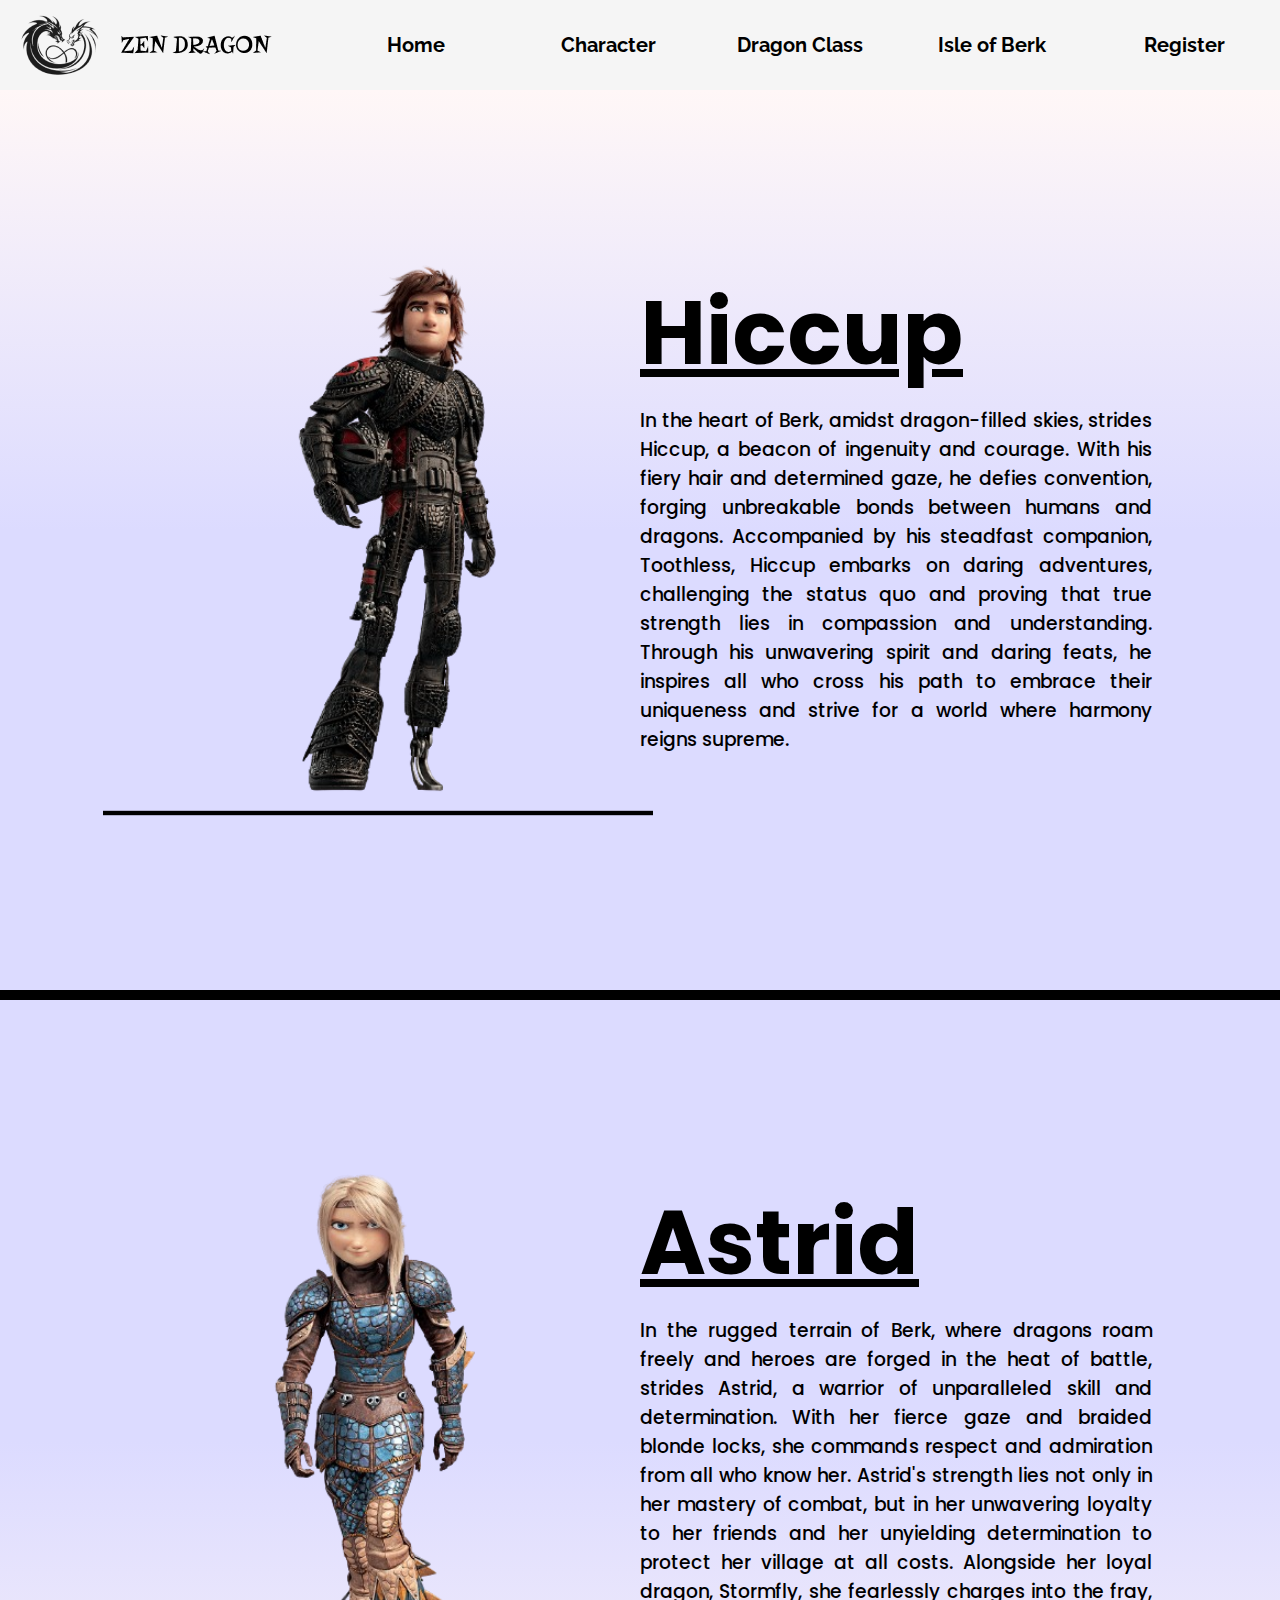
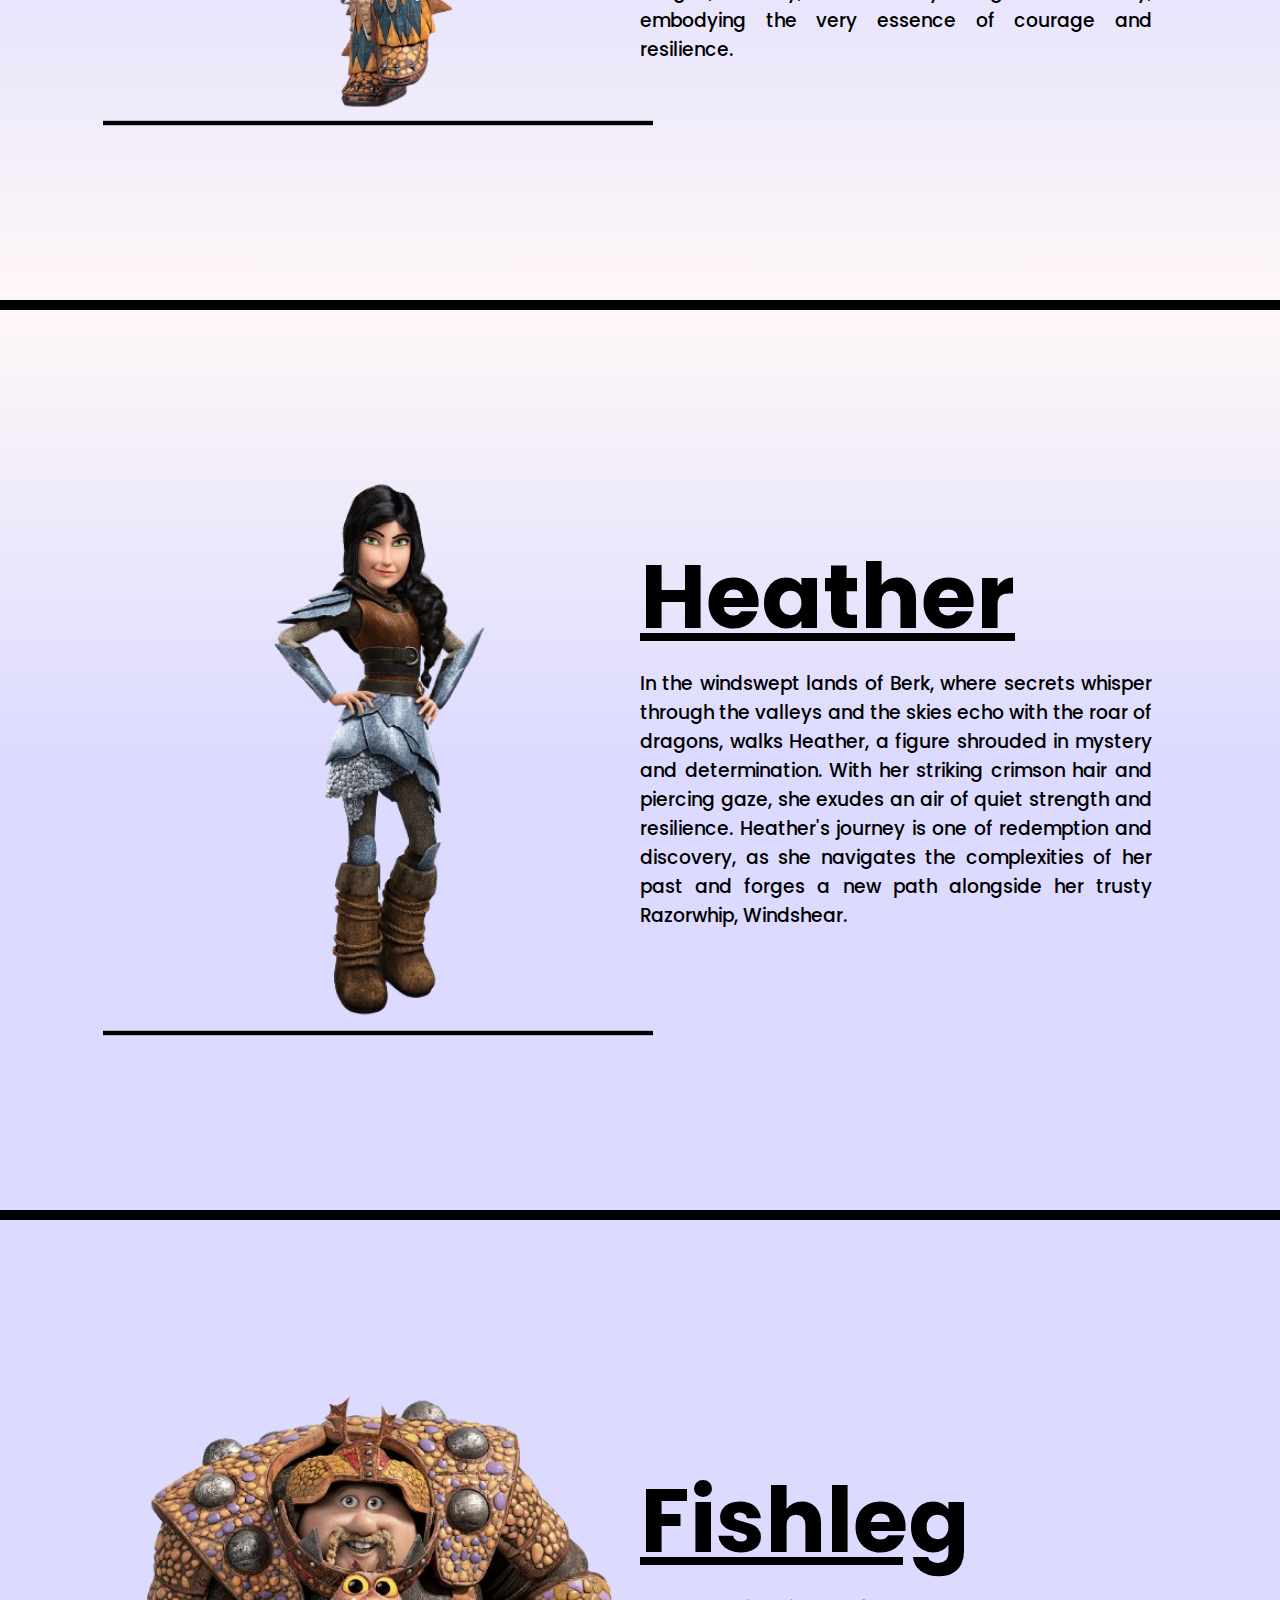
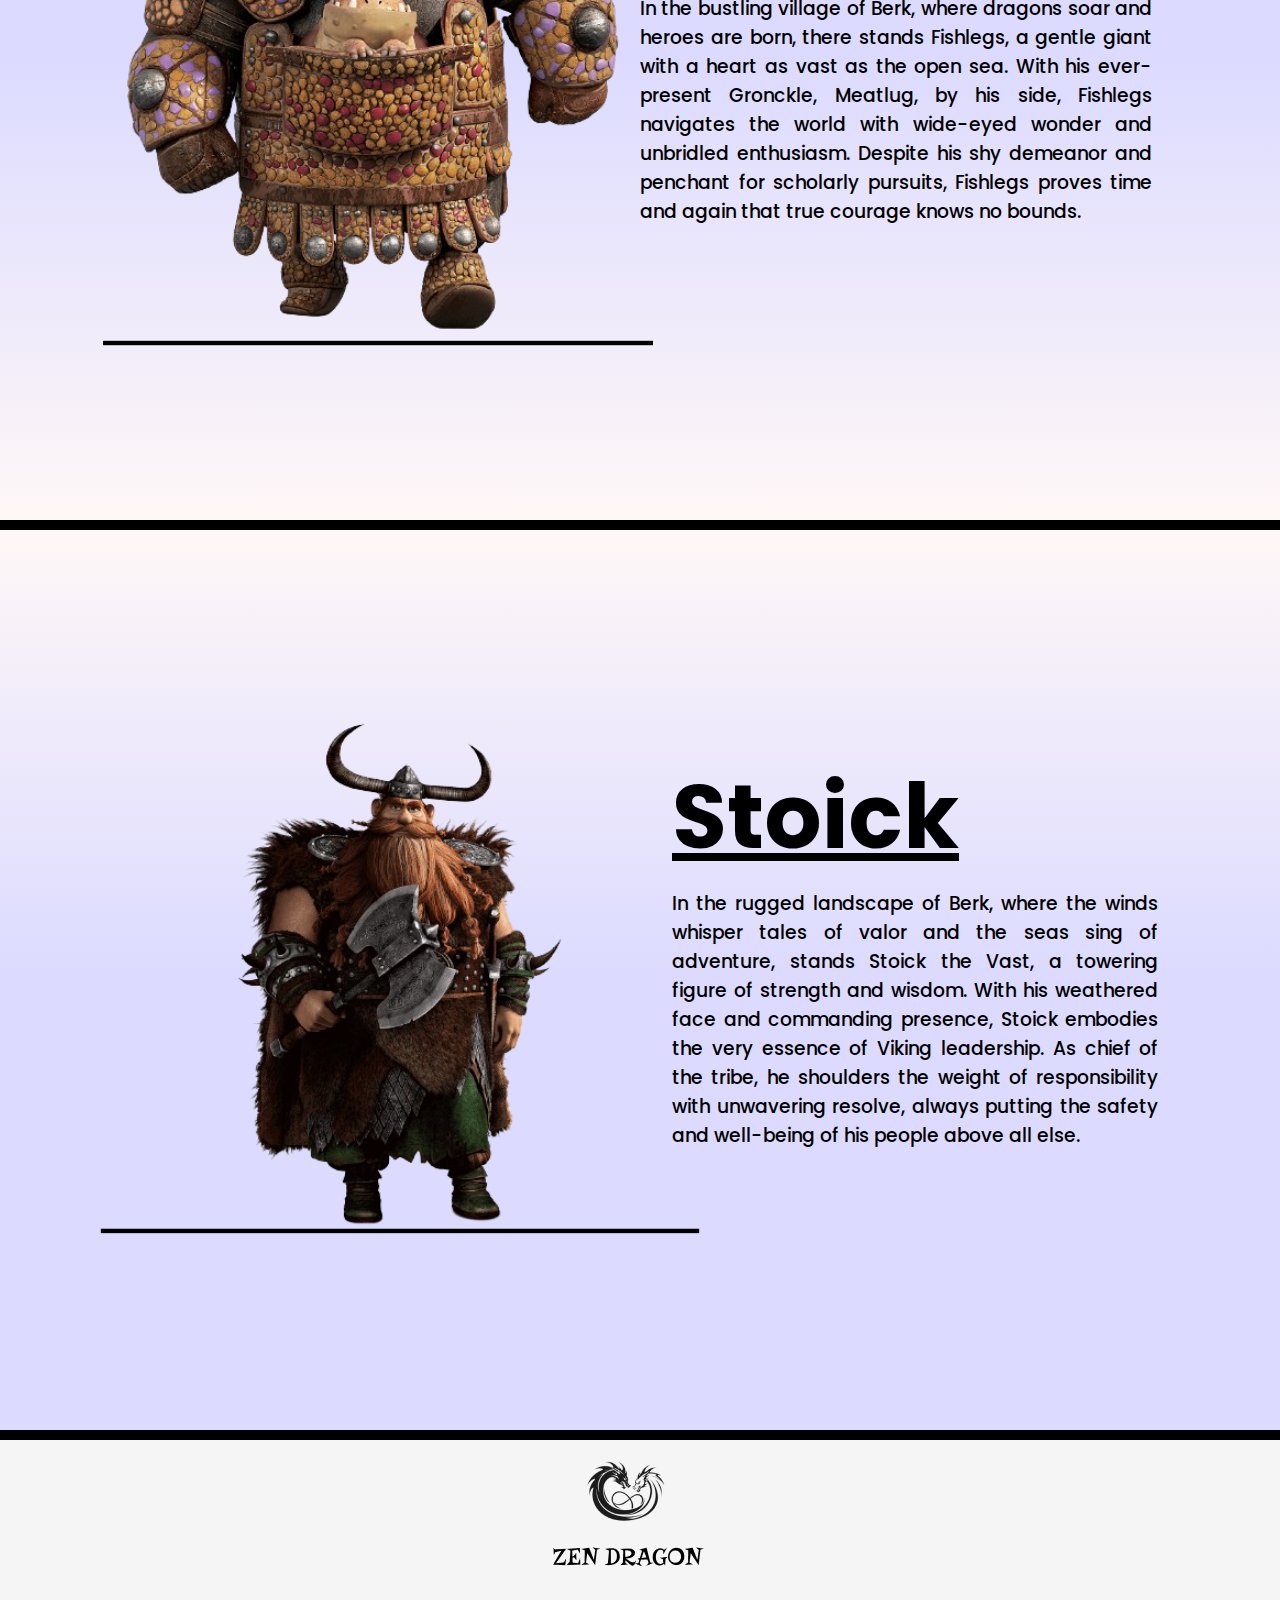
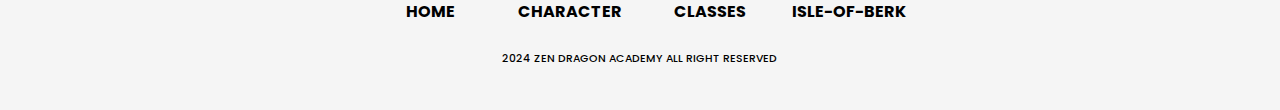
==== character/index.html @ e0a45387 "Add files via upload" ====
<!DOCTYPE html>
<html lang="en">
<head>
    <meta charset="UTF-8">
    <meta name="viewport" content="width=device-width, initial-scale=1.0">

    <!-- Navbar CSS -->
    <link rel="stylesheet" href="../navbar/style.css">

    <!-- Footer CSS -->
    <link rel="stylesheet" href="../homepage/style.css">

    <!-- CSS untuk HTML ini -->
    <link rel="stylesheet" href="style.css">

    <!-- Google Font -->
    <link rel="preconnect" href="https://fonts.googleapis.com">
    <link rel="preconnect" href="https://fonts.gstatic.com" crossorigin>
    <link href="https://fonts.googleapis.com/css2?family=Raleway:ital,wght@0,100..900;1,100..900&display=swap" rel="stylesheet">
    <link href="https://fonts.googleapis.com/css2?family=Poppins:ital,wght@0,100;0,200;0,300;0,400;0,500;0,600;0,700;0,800;0,900;1,100;1,200;1,300;1,400;1,500;1,600;1,700;1,800;1,900&family=Raleway:ital,wght@0,100..900;1,100..900&display=swap" rel="stylesheet">

    <!-- Font Awesome -->
    <link rel="stylesheet" href="https://cdnjs.cloudflare.com/ajax/libs/font-awesome/6.5.1/css/all.min.css" integrity="sha512-DTOQO9RWCH3ppGqcWaEA1BIZOC6xxalwEsw9c2QQeAIftl+Vegovlnee1c9QX4TctnWMn13TZye+giMm8e2LwA==" crossorigin="anonymous" referrerpolicy="no-referrer" />
</head>
<body>
    <div class="navbar">
        <div class="navbar-kiri">
            <img class = "Logo" src="../navbar/Sources/Logo.png" alt="logo-ZenDragon">
            <img class = "Logo-Tulisan" src="../navbar/Sources/ZenWrite-Logo.png" alt="logo-write">
            <i class="fa-solid fa-bars" id="garisTiga" onclick="toggleHamburger()"></i>
        </div>
        <div class="navbar-kanan" id="drop">
            <a class = "subJudul" href="../homepage/index.html">Home</a>
            <a class = "subJudul" href="index.html">Character</a>
            <a class = "subJudul" href="">Dragon Class</a>
            <a class = "subJudul" href="">Isle of Berk</a>
            <a class = "subJudul" href="../register/index.html">Register</a>
        </div>
    </div>


    <div class="characterPage">
        <div class="imageCharacter">
            <img src="images/hiccup.png" alt="Hiccup Picture">
        </div>
        <div class="characterDescription">
            <h1>Hiccup</h1>
            <h3>In the heart of Berk, amidst dragon-filled skies, strides Hiccup, a beacon of ingenuity and courage. With his fiery hair and determined gaze, he defies convention, forging unbreakable bonds between humans and dragons. Accompanied by his steadfast companion, Toothless, Hiccup embarks on daring adventures, challenging the status quo and proving that true strength lies in compassion and understanding. Through his unwavering spirit and daring feats, he inspires all who cross his path to embrace their uniqueness and strive for a world where harmony reigns supreme.</h3>
        </div>
    </div>

    <div class="characterPage">
        <div class="imageCharacter">
            <img src="images/astrid.png" alt="Astrid Picture">
        </div>
        <div class="characterDescription">
            <h1>Astrid</h1>
            <h3>In the rugged terrain of Berk, where dragons roam freely and heroes are forged in the heat of battle, strides Astrid, a warrior of unparalleled skill and determination. With her fierce gaze and braided blonde locks, she commands respect and admiration from all who know her. Astrid's strength lies not only in her mastery of combat, but in her unwavering loyalty to her friends and her unyielding determination to protect her village at all costs. Alongside her loyal dragon, Stormfly, she fearlessly charges into the fray, embodying the very essence of courage and resilience.</h3>
        </div>
    </div>

    <div class="characterPage">
        <div class="imageCharacter">
            <img src="images/heather.png" alt="Heather Picture">
        </div>
        <div class="characterDescription">
            <h1>Heather</h1>
            <h3>In the windswept lands of Berk, where secrets whisper through the valleys and the skies echo with the roar of dragons, walks Heather, a figure shrouded in mystery and determination. With her striking crimson hair and piercing gaze, she exudes an air of quiet strength and resilience. Heather's journey is one of redemption and discovery, as she navigates the complexities of her past and forges a new path alongside her trusty Razorwhip, Windshear.</h3>
        </div>
    </div>

    <div class="characterPage">
        <div class="imageCharacter">
            <img src="images/fishleg.png" alt="Fishleg Picture">
        </div>
        <div class="characterDescription">
            <h1>Fishleg</h1>
            <h3>In the bustling village of Berk, where dragons soar and heroes are born, there stands Fishlegs, a gentle giant with a heart as vast as the open sea. With his ever-present Gronckle, Meatlug, by his side, Fishlegs navigates the world with wide-eyed wonder and unbridled enthusiasm. Despite his shy demeanor and penchant for scholarly pursuits, Fishlegs proves time and again that true courage knows no bounds.</h3>
        </div>
    </div>

    <div class="characterPage">
        <div class="imageCharacter">
            <img src="images/stoick.png" alt="Stoick Picture">
        </div>
        <div class="characterDescription">
            <h1>Stoick</h1>
            <h3>In the rugged landscape of Berk, where the winds whisper tales of valor and the seas sing of adventure, stands Stoick the Vast, a towering figure of strength and wisdom. With his weathered face and commanding presence, Stoick embodies the very essence of Viking leadership. As chief of the tribe, he shoulders the weight of responsibility with unwavering resolve, always putting the safety and well-being of his people above all else.</h3>
        </div>
    </div>



    <div class="footer">
        <img class="logoFooter" src="../navbar/Sources/Logo.png" alt="Logo Footer">
        <img class="textFooter" src="../navbar/Sources/ZenWrite-Logo.png" alt="Logo Footer">
        <div class="footerTextContainer">
            <a><h4>HOME</h4></a>
            <a><h4>CHARACTER</h4></a>
            <a><h4>CLASSES</h4></a>
            <a><h4>ISLE-OF-BERK</h4></a>
        </div>
        <h6>2024 ZEN DRAGON ACADEMY ALL RIGHT RESERVED</h6>
    </div>

    <script src="../navbar/script.js"></script>
</body>
</html>
---- navbar/style.css ----
body {
    height: 100vh;
    width: 100vw;
    margin: 0;
    font-size: 1em; /* Base font size */
}

.navbar {
    width: 100%;
    height: 10%;
    background-color: whitesmoke;
    display: flex;
    flex-wrap: wrap;
    align-items: center;
    z-index: 9999;
}

.navbar-kiri {
    width: 25%;
    height: 100%;
    display: flex;
    align-items: center;
}

.Logo {
    max-height: 85%;
    width: auto;
    transition: 0.3s ease;
}

.Logo:hover{
    max-height: 100%;
    width: auto;
    transition: 0.3s ease;
    cursor: pointer;
}

.Logo-Tulisan {
    max-height: 100%;
    width: auto;
}

.navbar-kanan {
    display: grid;
    width: 75%;
    height: 100%;
    grid-template-columns: repeat(5, 1fr); /* Simplified grid-template-columns */
}

.subJudul {
    display: flex;
    justify-content: center;
    align-items: center;
    text-decoration: none;
    color: black;
    font-size: 1.25em; /* Adjust font size with em units */
    transition: 0.3s ease;
    text-align: center;
    font-family: "Raleway", sans-serif;
    font-weight: bold;
}

.subJudul:hover {
    background-color: black;
    color: white;
    font-size: 1.5em; /* Adjust font size with em units */
}

.fa-bars {
    font-size: 250%;
    visibility: hidden;
}

/* Media query for smaller screens */
@media screen and (min-width: 540px) and (max-width: 1024px) {
    .navbar-kiri {
        width: 25%; /* Adjust as needed */
        margin-right: 15%;
    }

    .navbar-kanan {
        width: 60%;
        grid-template-columns: repeat(5, 0.3fr);
        font-size: 2vw;
    }

    .Logo {
        height: 70%; /* Adjust as needed */
    }
    .Logo-Tulisan{
        height: 15%;
    }

    .subJudul {
        font-size: 1em; /* Adjust font size with em units */
    }

    .subJudul:hover {
        font-size: 1.25em; /* Adjust font size with em units */
    }
}

@media screen and (min-width: 321px) and (max-width: 539px) {
    .navbar{
        display: block;
    }
    .navbar-kanan{
        background-color: whitesmoke;
        height: 500px;
        display: flex;
        flex-direction: column;
        display: none;
        width: 100%;
    }
    .navbar-kanan>a{
        height: 20%;
        width: 100%;
        font-size: 1.5rem;
        text-decoration: underline;
        background: whitesmoke;
        z-index: 9999;
    }
    .navbar-kanan>a:hover{
        background-color: black;
        color: white;
        font-size: 1.75rem;
    }
    .navbar-kanan.open{
        display:flex;
    }

    .fa-bars {
        visibility: visible;
        margin-left: 70%;
    }
}

@media screen and (max-width: 320px) {
    .navbar{
        display: block;
    }
    .navbar-kanan{
        background-color: whitesmoke;
        height: 500px;
        display: flex;
        flex-direction: column;
        display: none;
        width: 100%;
    }
    .navbar-kanan>a{
        height: 20%;
        width: 100%;
        font-size: 1.5rem;
        text-decoration: underline;
        background: whitesmoke;
        z-index: 9999;
    }
    .navbar-kanan>a:hover{
        background-color: black;
        color: white;
        font-size: 1.75rem;
    }
    .navbar-kanan.open{
        display:flex;
    }

    .fa-bars {
        visibility: visible;
        margin-left: 80%;
    }

    .Logo-Tulisan {
        width: 170%;
        margin-left: -2vw;
        margin-right: -10vw;
    }
}
---- homepage/style.css ----
body {
    padding: 0;
    margin: 0;
    width: 100vw;
}

body::-webkit-scrollbar {
    display: none;
}

.header {
    width: 100%;
    height: 100vh;
    background: linear-gradient(#fff7f7 0%, #D6CBFF 49%, #dcdbff 100%);
    display: flex;
    padding: 0;
    justify-content: center;
    font-family: "Poppins", sans-serif;
    flex-direction: column;
    border-bottom: 10px solid black;
}

.header h1 {
    font-size: 7vw;
    font-weight: 1000;
    margin-top: 5%;
    margin-bottom: 1%;
    line-height: 7vw;
    z-index: 1;
    width: 50vw;
    margin-left: 10%;
}

.header h3 {
    font-size: 1.5vw;
    width: auto;
    font-weight: normal;
    margin-top: 0vw;
    width: 40vw;
    margin-left: 10%;
}

.homepage-dragon {
    width: 55%;
    margin-top: -30%;
    margin-left: 45%;
}

.character {
    width: 100%;
    height: 85vh;
    display: flex;
    justify-content: center;
    align-items: center;
    flex-direction: column;
    border-bottom: 10px solid black;
}

.character h1 {
    font-family: "Raleway", sans-serif;
    font-weight: 800;
    font-size: 5vw;
    margin-top: -1vw;
}

.container-character {
    width: 80vw;
    height: 30vh;
    display: grid;
    grid-template-columns: repeat(5, 0.1fr);
    gap: 2vw;
}

.master {
    height: 100%;
    width: 14.4vw;
    border-radius: 10%;
    border: 4px solid black;
    overflow: hidden;
}

.master img {
    transform: scale(70%);
    background-size: cover;
    margin-top: -6vw;
    margin-left: -6vw;
}

.master:nth-of-type(2) img {
    margin-left: -7vw;
}

.seeMore {
    margin-top: 4vw;
    font-family: "Raleway", sans-serif;
    font-size: 2vw;
    background: black;
    color: white;
    font-weight: bold;
    padding: 2vw;
    border-radius: 30px;
    transition: all .3s ease;
    cursor: pointer;
}

.seeMore:hover {
    color: black;
    background: grey;
}

.element {
    width: 100%;
    height: 90vh;
    background: linear-gradient(#ffffff 0%, #fff7f7 49%, #dcdbff 100%);
    display: flex;
    flex-direction: column;
    align-items: center;
    border-bottom: 10px solid black;
}

.garis {
    width: 77.4%;
    height: 70px;
    background-image: url(images/background-garis.png);
    background-repeat: no-repeat;
    padding-left: 0.2%;
    background-size: cover;
    border-radius: 0 0 5px 5px;
}

.containerElements {
    display: grid;
    grid-template-columns: repeat(5, 1fr);
    height: 50%;
    width: 80%;
    gap: 2vw;
    padding-left: 3vw;
}

.elementClass img {
    width: 80%;
}

.element h1 {
    font-family: "Raleway", sans-serif;
    font-size: 6vw;
    word-spacing: 22vw;
    margin-top: 7vw;
}

.element button {
    font-family: "Raleway", sans-serif;
    font-size: 3vw;
    background: black;
    color: white;
    font-weight: bold;
    padding: 2vw;
    border-radius: 30px;
    transition: all .3s ease;
    cursor: pointer;
    margin-top: -11.5vw;
}

.element button:hover {
    color: black;
    background: grey;
}

.isleofBerk {
    width: 100%;
    height: 70vh;
    display: grid;
    align-items: center;
    grid-template-columns: repeat(2, 1fr);
    background: linear-gradient(#dcdbff 0%, #fff7f7 49%, #ffffff 100%);
    border-bottom: 10px solid black;
}

.gambar img {
    width: 90%;
    border: 8px solid black;
    margin-left: 10vh;
}

.textIsleofBerk {
    margin-left: 5vw;
    margin-top: -3vw;
}

.isleofBerk h1 {
    font-family: "Raleway", sans-serif;
    font-size: 4vw;
    font-weight: 900;
}

.isleofBerk h3 {
    font-family: "Raleway", sans-serif;
    font-size: 2vw;
    font-weight: 300;
    margin-top: -2vw;
}

.textIsleofBerk button {
    padding: 2vw;
    border-radius: 40px;
    font-family: "Raleway", sans-serif;
    color: white;
    background: black;
    font-size: 2vw;
    font-weight: bold;
    margin-left: 8vw;
    transition: all .3s ease;
    cursor: pointer;
}

.textIsleofBerk button:hover {
    background: grey;
    color: black;
}

.footer {
    width: 100%;
    height: 30vh;
    background: whitesmoke;
    display: grid;
    justify-content: center;
}

.footer .logoFooter {
    margin-top: 1vw;
    margin-left: 15vw;
}

.footer .textFooter {
    margin-left: 14vw;
}

.footerTextContainer {
    display: grid;
    grid-template-columns: repeat(4, 1fr);
    gap: 2vw;
}

.footerTextContainer h4 {
    text-align: center;
    font-family: "Poppins", sans-serif;
    margin-top: 1vw;
    cursor: pointer;
    text-decoration: none;
    transition: all .8s ease;
}

.footerTextContainer h4:nth-of-type(1) {
    text-align: center;
}

.footerTextContainer h4:nth-of-type(4) {
    text-align: left;
}

.footerTextContainer h4:nth-of-type(2) {
    text-align: right;
}

.footer h6 {
    font-family: "Poppins", sans-serif;
    margin-top: -1vw;
    margin-left: 10vw;
    font-weight: 500;
}

.footerTextContainer h4:hover {
    text-decoration: underline;
}

@media screen and (min-width:540px) and (max-width: 1024px) {
    .header {
        height: 40vh;
    }

    .container-character {
        grid-template-columns: repeat(2, 1fr);
        gap: 3vw;
        height: 60vh;
    }

    .master {
        width: 100%;
        display: flex;
        justify-content: center;
        align-items: center;
    }

    .master img {
        transform: scale(70%);
        margin-top: 5vw;
        margin-left: 2vw;
    }

    .element {
        height: 40vh;
    }

    .garis {
        height: 50px;
    }

    .isleofBerk {
        height: 30vh;
    }

    .gambar img {
        margin-left: 6vw;
    }

    .textIsleofBerk {
        margin-left: 8vw;
    }

    .footer {
        height: 20vh;
        display: grid;
        align-items: center;
    }

    .footer .logoFooter {
        margin-left: 26vw;
        margin-top: 1vw;
    }

    .footer .textFooter {
        margin-left: 24vw;
    }

    .footer h6 {
        margin-left: 17vw;
    }

    .footer .footerTextContainer {
        margin-top: 1vw;
    }
}

@media screen and (min-width: 300px) and (max-width: 539px) {
    .header {
        height: 40vh;
    }

    .container-character {
        grid-template-columns: repeat(2, 1fr);
        gap: 3vw;
        height: 60vh;
    }

    .master {
        width: 100%;
        display: flex;
        justify-content: center;
        align-items: center;
    }

    .master img {
        transform: scale(41%);
        margin-top: 3vw;
        margin-left: 0;
    }

    .seeMore {
        transform: scale(150%);
        margin-top: 10%;
    }

    .element {
        height: 30vh;
    }

    .element h1 {
        margin-top: 6vw;
    }

    .element button {
        margin-top: -12vw;
    }

    .isleofBerk {
        height: 30vh;
    }

    .gambar img {
        margin-left: 6vw;
    }

    .textIsleofBerk {
        margin-left: 8vw;
    }

    .footer {
        height: 17vh;
    }

    .footer .logoFooter {
        transform: scale(50%);
        margin-left: 24vw;
        margin-top: -3vw;
    }

    .footer .textFooter {
        transform: scale(50%);
        margin-left: 20vw;
        margin-top: -6vw;
    }

    .footer h4 {
        font-size: 2.5vw;
    }

    .footer h6 {
        font-size: 2vw;
        margin-left: 16vw;
    }
}


@media screen and (max-width: 300px) {
    .header {
        height: 40vh;
    }

    .container-character {
        grid-template-columns: repeat(2, 1fr);
        gap: 5vw;
        height: 60vh;
    }

    .master {
        width: 100%;
        display: flex;
        justify-content: center;
        align-items: center;
    }

    .master img {
        transform: scale(41%);
        margin-top: 3vw;
        margin-left: 0;
    }

    .seeMore {
        transform: scale(150%);
        margin-top: 10%;
    }

    .element {
        height: 30vh;
    }

    .element h1 {
        margin-top: 6vw;
    }

    .element button {
        margin-top: -12vw;
    }

    .isleofBerk {
        height: 30vh;
    }

    .gambar img {
        margin-left: 6vw;
    }

    .textIsleofBerk {
        margin-left: 10vw;
    }

    .footer {
        height: 17vh;
    }

    .footer .logoFooter {
        transform: scale(50%);
        margin-left: 24vw;
        margin-top: -3vw;
    }

    .footer .textFooter {
        transform: scale(50%);
        margin-left: 20vw;
        margin-top: -6vw;
    }

    .footer h4 {
        font-size: 2.5vw;
    }

    .footer h6 {
        font-size: 2vw;
        margin-left: 16vw;
    }
}
---- character/style.css ----
body {
    padding: 0;
    margin: 0;
    width: 100vw;
}

body::-webkit-scrollbar {
    display: none;
}

.characterPage {
    width: 100%;
    height: 100vh;
    background: linear-gradient(#fff7f7 0%, #dcdbff 49%, #dcdbff 100%);
    border-bottom: 10px solid black;
    display: grid;
    align-items: center;
    grid-template-columns: repeat(2, 1fr);
}

.characterPage img {
    margin-left: 10vw;
    transform: scale(110%);
    border-bottom: 4px solid black;
}

.characterPage h1 {
    font-family: "Poppins", sans-serif;
    font-size: 7vw;
    margin-top: 1vw;
    line-height: 2vw;
    text-decoration: underline;
}

.characterPage h3 {
    font-family: "Poppins", sans-serif;
    font-weight: 500;
    width: 80%;
    text-align: justify;
}

.characterPage:nth-of-type(3), .characterPage:nth-of-type(5) {
    background: linear-gradient(#dcdbff 0%, #dcdbff 49%, #fff7f7 100%);
}

@media screen and (min-width:540px) and (max-width: 1024px) {
    .characterPage {
        height: 40vh;
        display: grid;
    }

    .imageCharacter img {
        width: 70%;
        margin-top: 2%;
        margin-left: 20%;
        margin-right: 2vw;
    }

    .characterDescription h1 {
        font-size: 5vw;
        margin-top: 5%;
    }

    .characterDescription h3 {
        font-size: 1.4vw;
    }
}

@media screen and (min-width: 300px) and (max-width: 539px) {
    .characterPage {
        height: 35vh;
        display: grid;
    }

    .imageCharacter img {
        width: 80%;
        margin-top: 2%;
        margin-left: 15%;
        margin-right: 2vw;
    }

    .characterDescription {
        margin-left: 5%;
    }

    .characterDescription h1 {
        font-size: 7vw;
        margin-top: 5%;
    }

    .characterDescription h3 {
        font-size: 1.6vw;
    }
}


@media screen and (max-width: 300px) {
    .characterPage {
        height: 35vh;
        display: grid;
    }

    .imageCharacter img {
        width: 80%;
        margin-top: 2%;
        margin-left: 15%;
        margin-right: 2vw;
    }

    .characterDescription {
        margin-left: 5%;
    }

    .characterDescription h1 {
        font-size: 7vw;
        margin-top: 5%;
    }

    .characterDescription h3 {
        font-size: 1.6vw;
    }
}
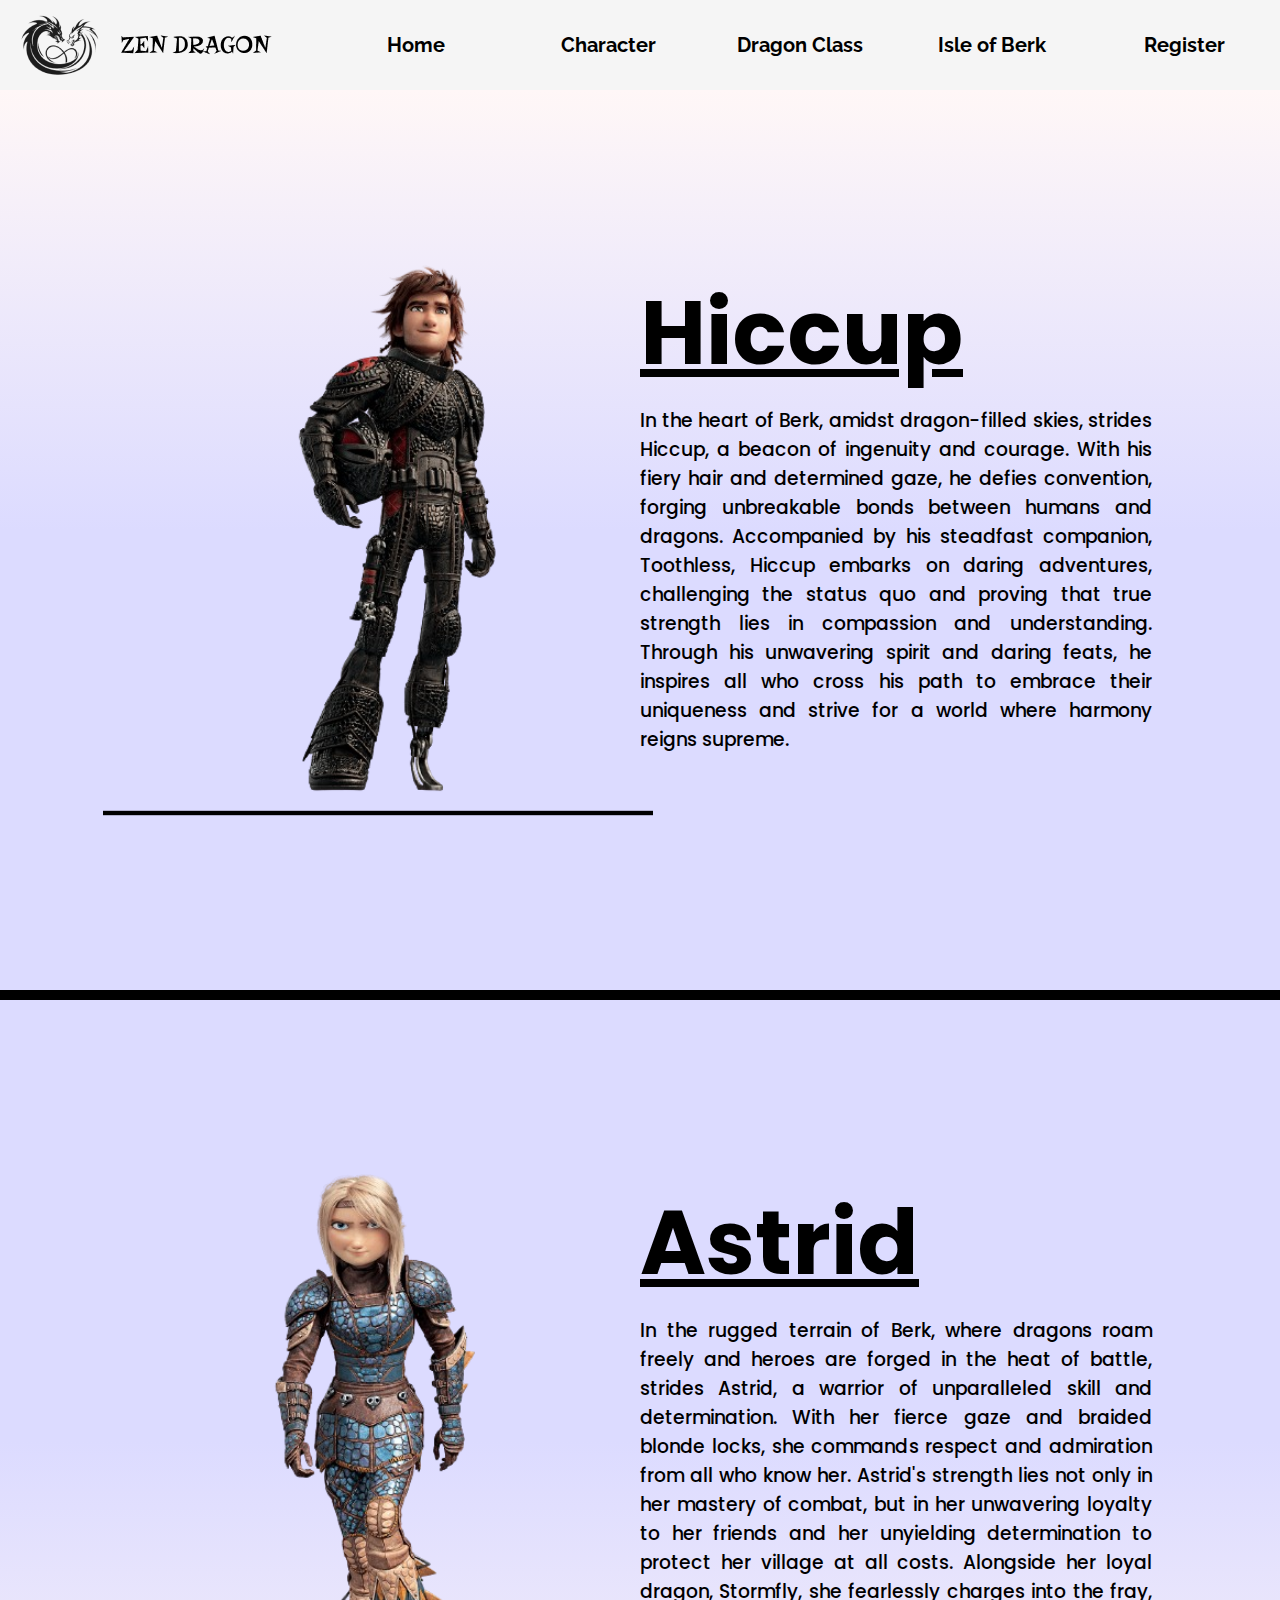
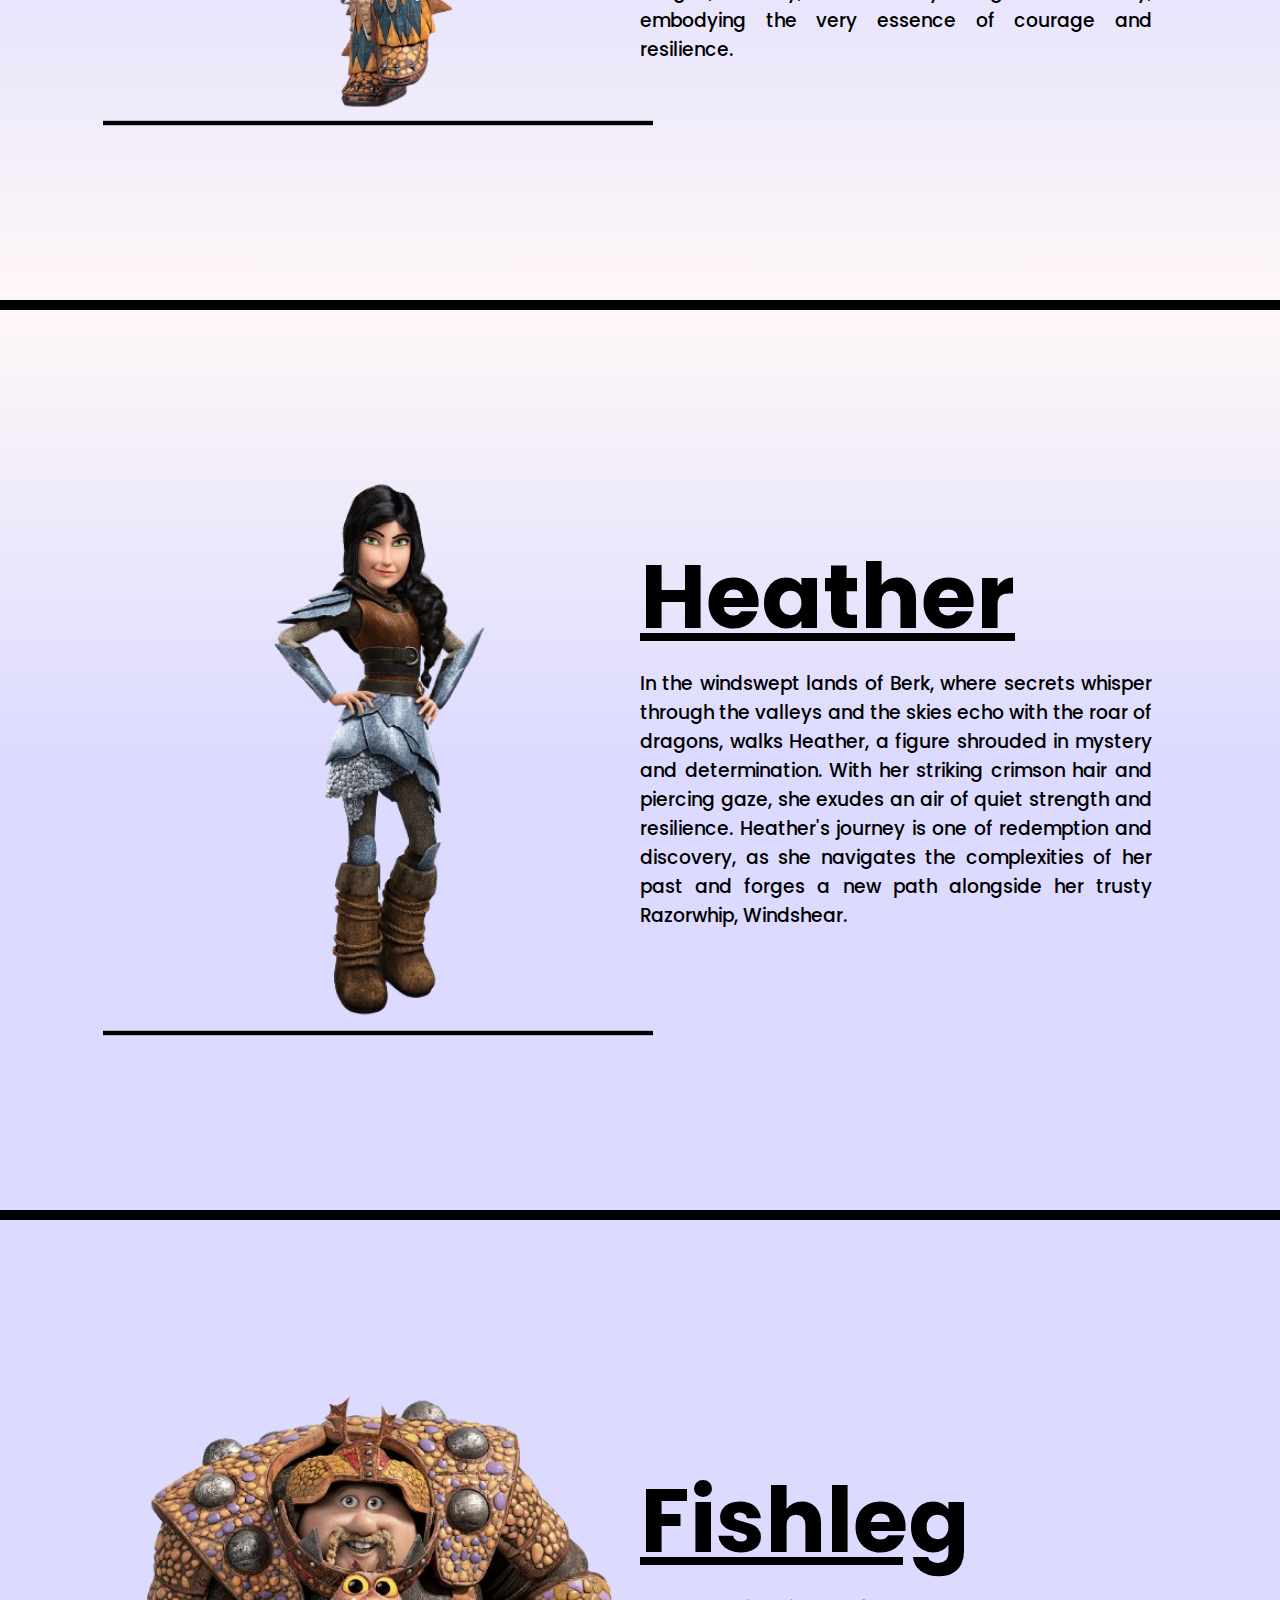
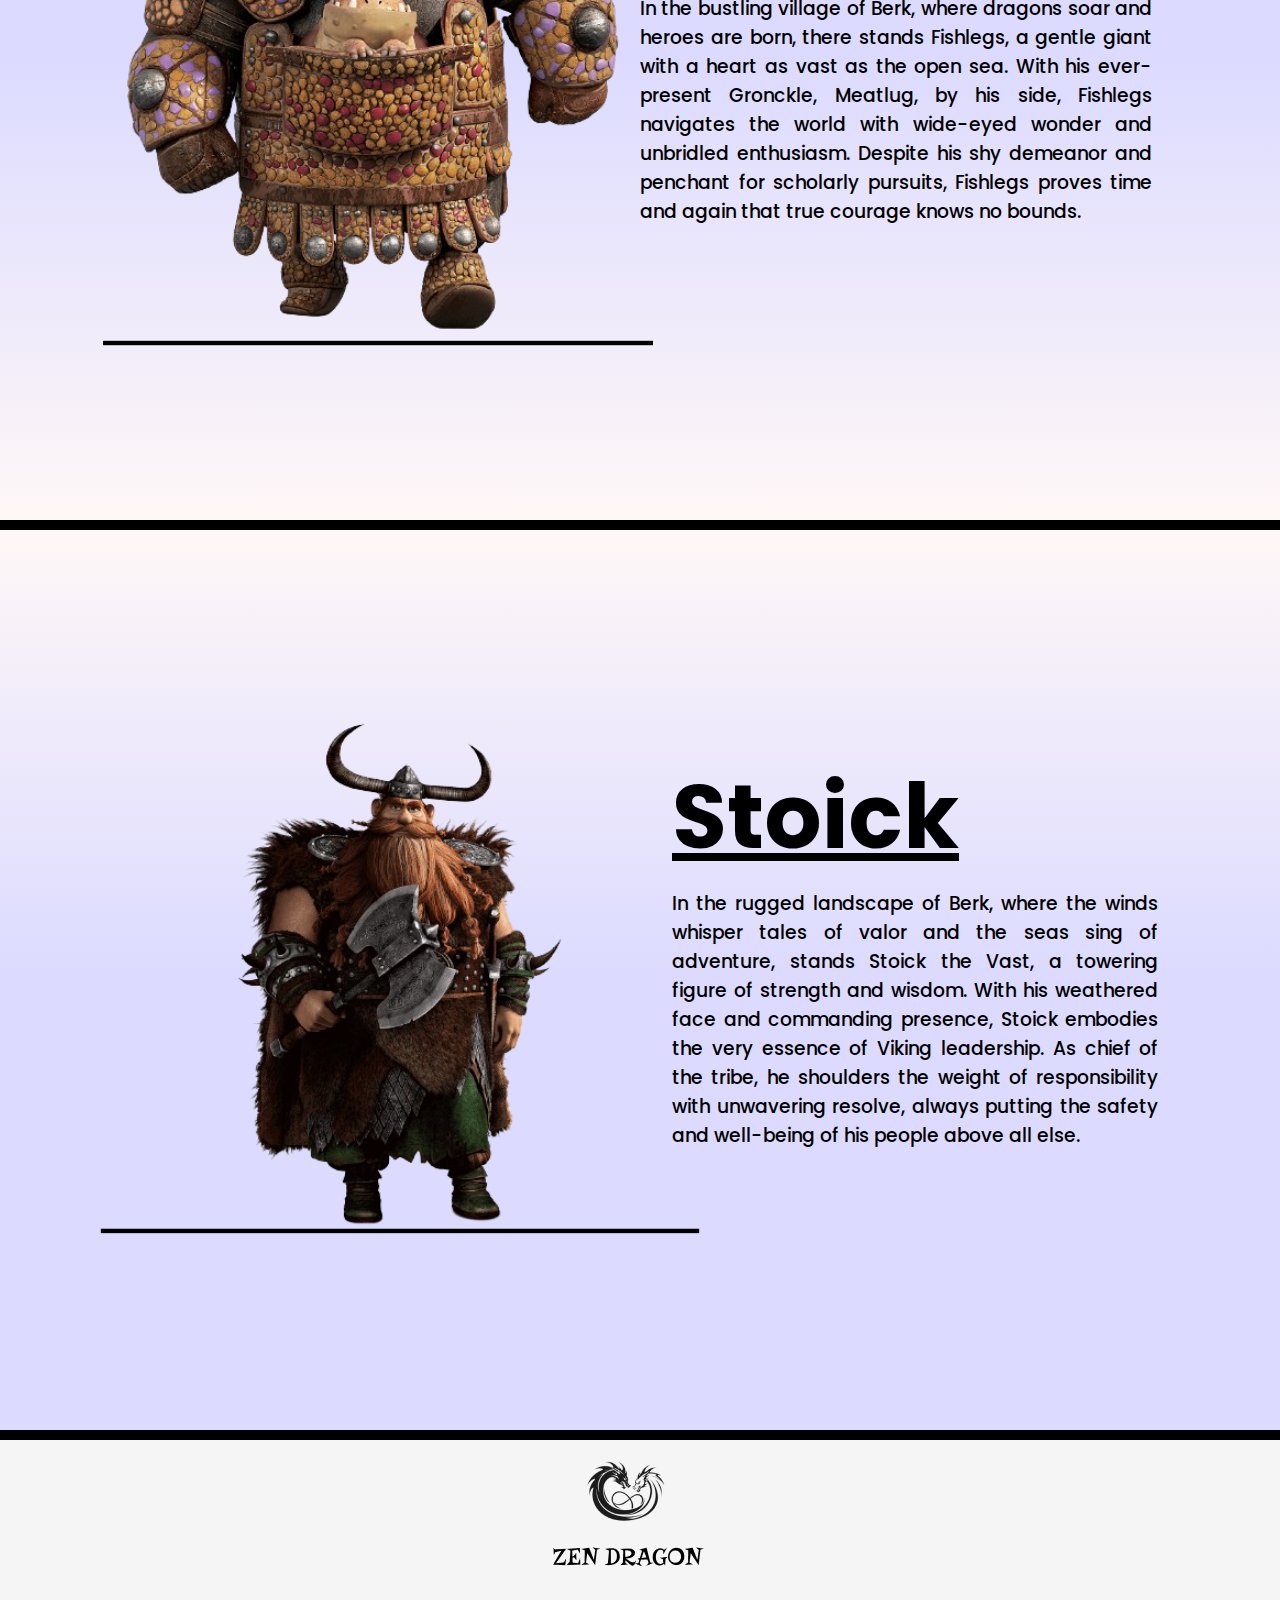
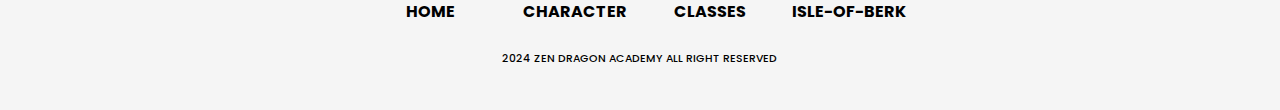
==== commit 768a0ec9: "Add files via upload" ====
--- a/character/index.html
+++ b/character/index.html
@@ -32,8 +32,8 @@
         <div class="navbar-kanan" id="drop">
             <a class = "subJudul" href="../homepage/index.html">Home</a>
             <a class = "subJudul" href="index.html">Character</a>
-            <a class = "subJudul" href="">Dragon Class</a>
-            <a class = "subJudul" href="">Isle of Berk</a>
+            <a class = "subJudul" href="../dragonClass/index.html">Dragon Class</a>
+            <a class = "subJudul" href="../island/index.html">Isle of Berk</a>
             <a class = "subJudul" href="../register/index.html">Register</a>
         </div>
     </div>
@@ -95,14 +95,15 @@
         <img class="logoFooter" src="../navbar/Sources/Logo.png" alt="Logo Footer">
         <img class="textFooter" src="../navbar/Sources/ZenWrite-Logo.png" alt="Logo Footer">
         <div class="footerTextContainer">
-            <a><h4>HOME</h4></a>
-            <a><h4>CHARACTER</h4></a>
-            <a><h4>CLASSES</h4></a>
-            <a><h4>ISLE-OF-BERK</h4></a>
+            <h4 id="homeFooter">HOME</h4>
+            <h4 id="characterFooter">CHARACTER</h4>
+            <h4 id="classFooter">CLASSES</h4>
+            <h4 id="islandFooter">ISLE-OF-BERK</h4>
         </div>
         <h6>2024 ZEN DRAGON ACADEMY ALL RIGHT RESERVED</h6>
     </div>
 
     <script src="../navbar/script.js"></script>
+    <script src="script.js"></script>
 </body>
 </html>--- a/homepage/style.css
+++ b/homepage/style.css
@@ -324,16 +324,16 @@
     }
 
     .footer .logoFooter {
-        margin-left: 26vw;
+        margin-left: 40%;
         margin-top: 1vw;
     }
 
     .footer .textFooter {
-        margin-left: 24vw;
+        margin-left: 38%;
     }
 
     .footer h6 {
-        margin-left: 17vw;
+        margin-left: 26%;
     }
 
     .footer .footerTextContainer {
@@ -400,13 +400,13 @@
 
     .footer .logoFooter {
         transform: scale(50%);
-        margin-left: 24vw;
+        margin-left: 34%;
         margin-top: -3vw;
     }
 
     .footer .textFooter {
         transform: scale(50%);
-        margin-left: 20vw;
+        margin-left: 28%;
         margin-top: -6vw;
     }
 
@@ -480,13 +480,12 @@
 
     .footer .logoFooter {
         transform: scale(50%);
-        margin-left: 24vw;
         margin-top: -3vw;
+        margin-left: 25%;
     }
 
     .footer .textFooter {
         transform: scale(50%);
-        margin-left: 20vw;
         margin-top: -6vw;
     }
 
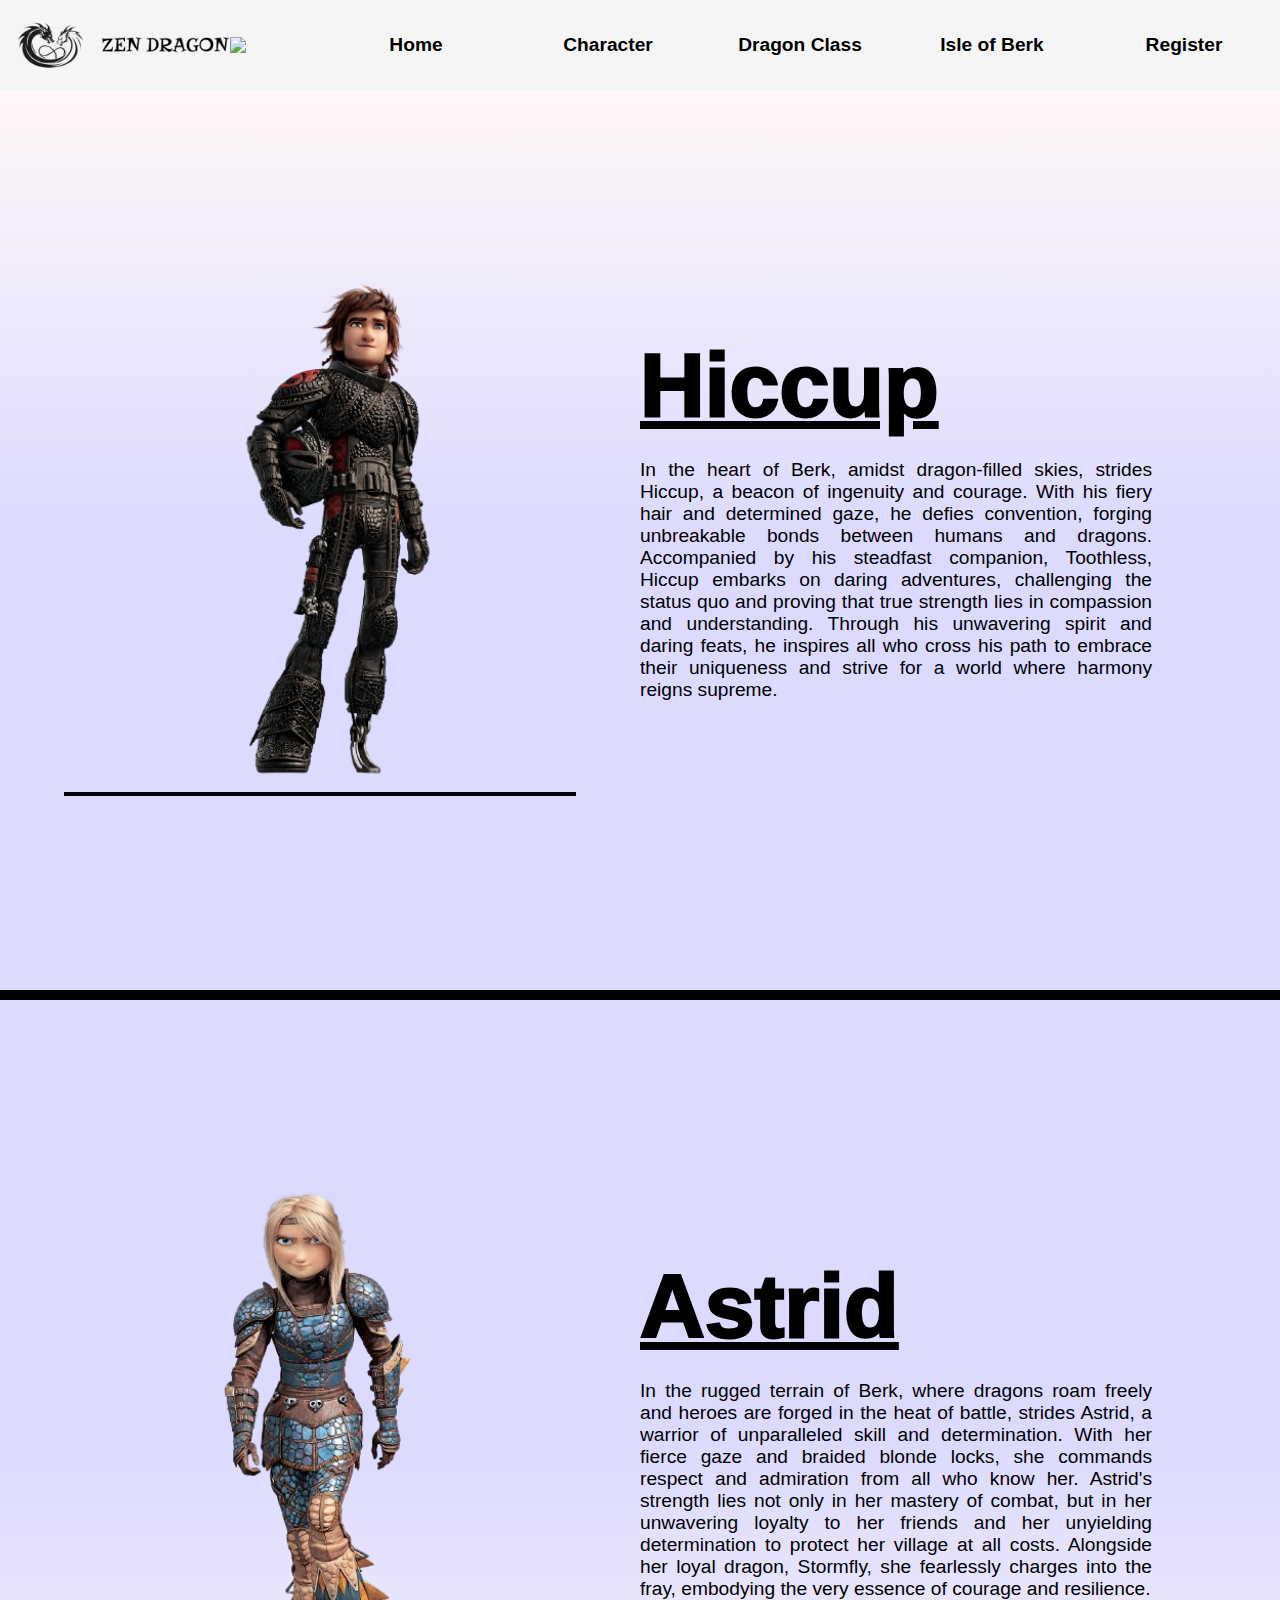
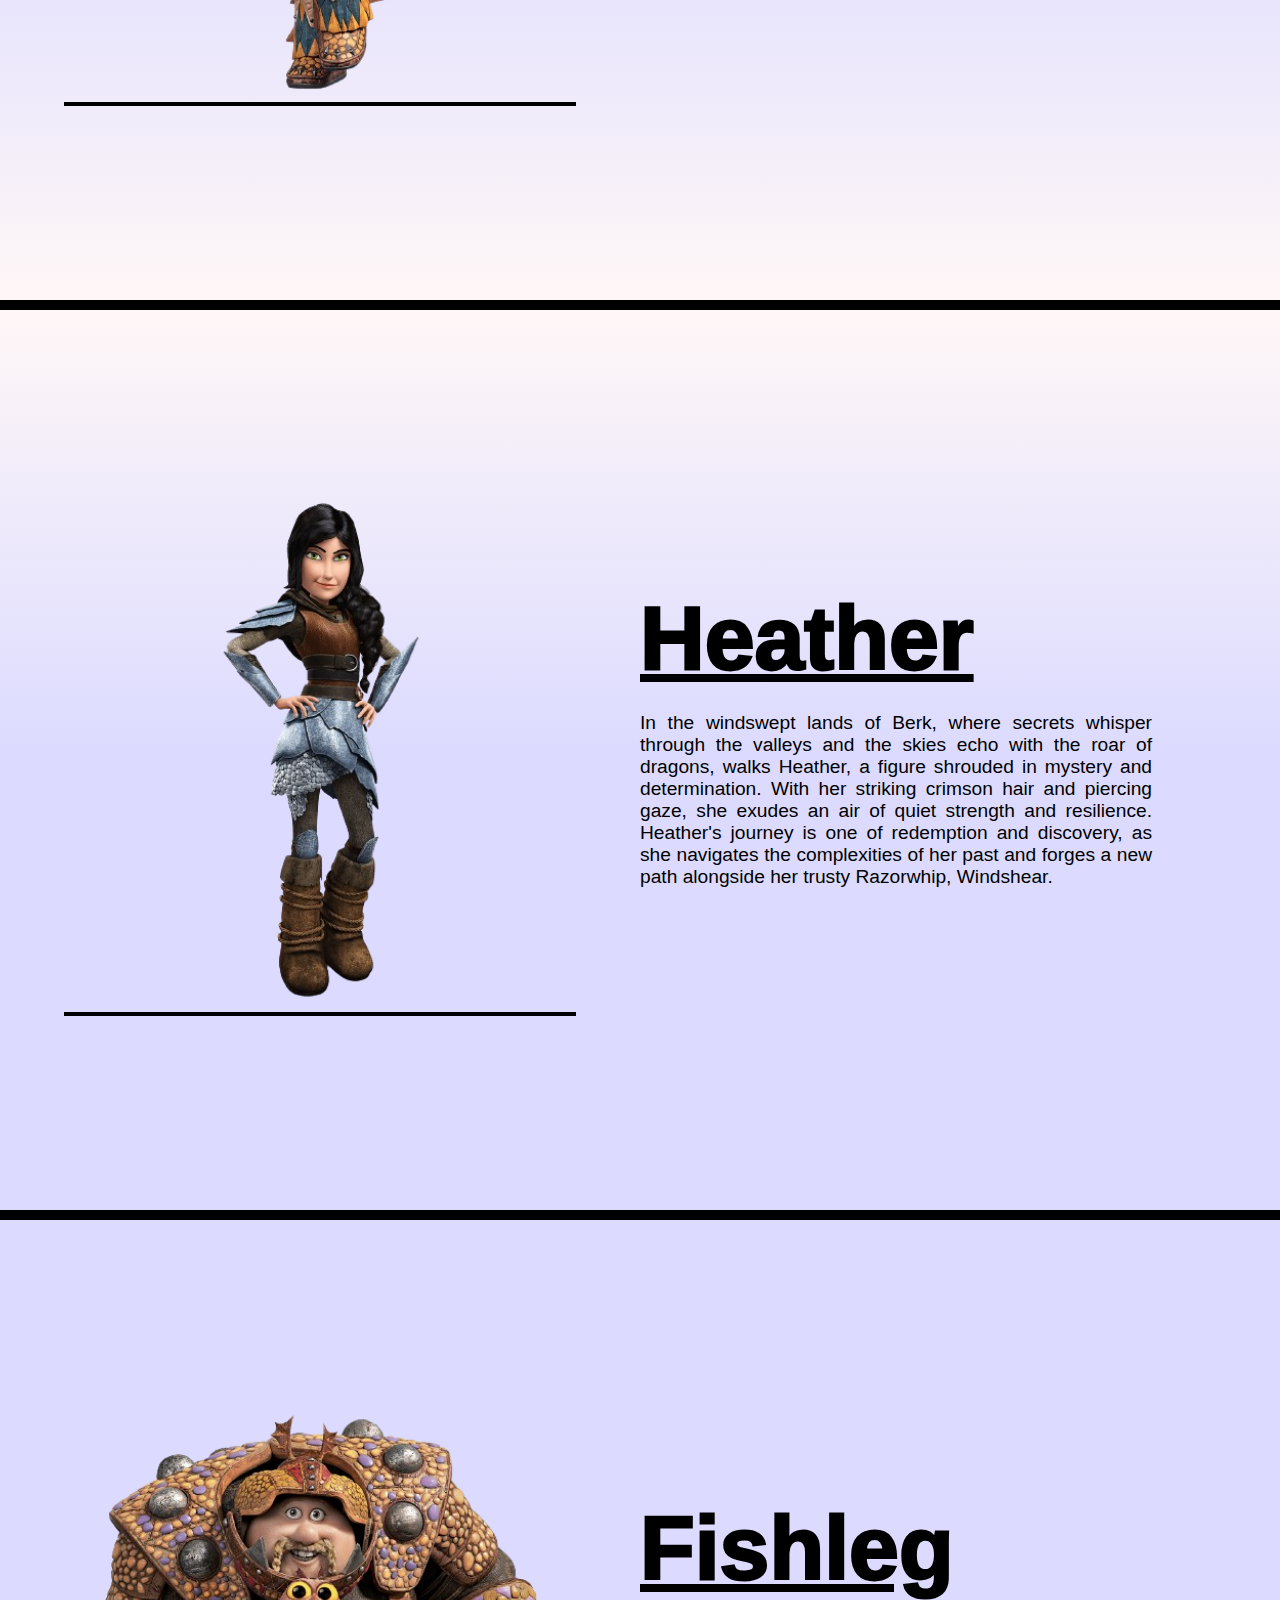
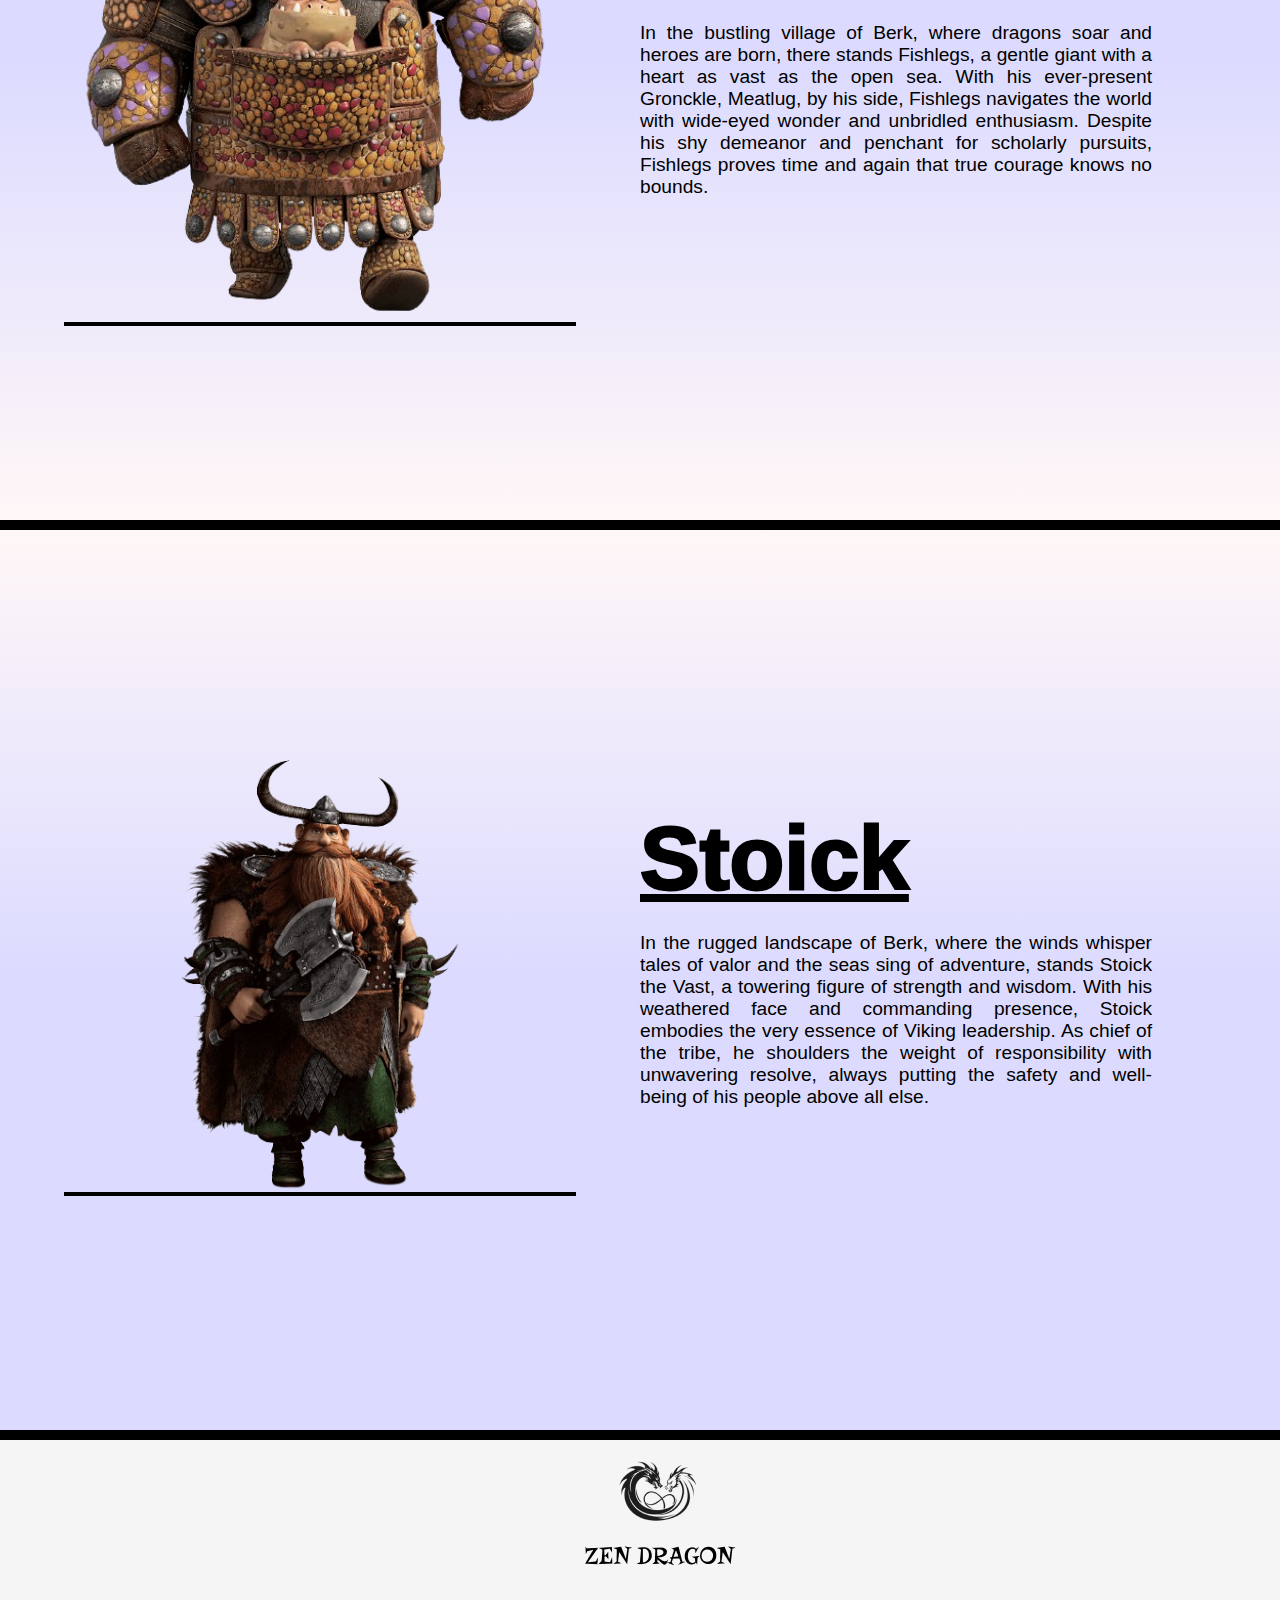
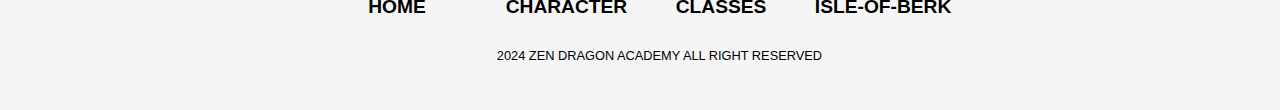
==== commit 36f5902d: "Add files via upload" ====
--- a/character/index.html
+++ b/character/index.html
@@ -12,22 +12,13 @@
 
     <!-- CSS untuk HTML ini -->
     <link rel="stylesheet" href="style.css">
-
-    <!-- Google Font -->
-    <link rel="preconnect" href="https://fonts.googleapis.com">
-    <link rel="preconnect" href="https://fonts.gstatic.com" crossorigin>
-    <link href="https://fonts.googleapis.com/css2?family=Raleway:ital,wght@0,100..900;1,100..900&display=swap" rel="stylesheet">
-    <link href="https://fonts.googleapis.com/css2?family=Poppins:ital,wght@0,100;0,200;0,300;0,400;0,500;0,600;0,700;0,800;0,900;1,100;1,200;1,300;1,400;1,500;1,600;1,700;1,800;1,900&family=Raleway:ital,wght@0,100..900;1,100..900&display=swap" rel="stylesheet">
-
-    <!-- Font Awesome -->
-    <link rel="stylesheet" href="https://cdnjs.cloudflare.com/ajax/libs/font-awesome/6.5.1/css/all.min.css" integrity="sha512-DTOQO9RWCH3ppGqcWaEA1BIZOC6xxalwEsw9c2QQeAIftl+Vegovlnee1c9QX4TctnWMn13TZye+giMm8e2LwA==" crossorigin="anonymous" referrerpolicy="no-referrer" />
 </head>
 <body>
     <div class="navbar">
         <div class="navbar-kiri">
             <img class = "Logo" src="../navbar/Sources/Logo.png" alt="logo-ZenDragon">
             <img class = "Logo-Tulisan" src="../navbar/Sources/ZenWrite-Logo.png" alt="logo-write">
-            <i class="fa-solid fa-bars" id="garisTiga" onclick="toggleHamburger()"></i>
+            <img src="../navbar/Sources/bars-solid.svg" id="garisTiga" onclick="toggleHamburger()">
         </div>
         <div class="navbar-kanan" id="drop">
             <a class = "subJudul" href="../homepage/index.html">Home</a>
--- a/navbar/style.css
+++ b/navbar/style.css
@@ -2,12 +2,11 @@
     height: 100vh;
     width: 100vw;
     margin: 0;
-    font-size: 1em; /* Base font size */
 }
 
 .navbar {
     width: 100%;
-    height: 10%;
+    height: 10vh;
     background-color: whitesmoke;
     display: flex;
     flex-wrap: wrap;
@@ -23,8 +22,8 @@
 }
 
 .Logo {
-    max-height: 85%;
-    width: auto;
+    max-height: 65%;
+    width: 8vw;
     transition: 0.3s ease;
 }
 
@@ -37,7 +36,7 @@
 
 .Logo-Tulisan {
     max-height: 100%;
-    width: auto;
+    width: 10vw;
 }
 
 .navbar-kanan {
@@ -53,7 +52,7 @@
     align-items: center;
     text-decoration: none;
     color: black;
-    font-size: 1.25em; /* Adjust font size with em units */
+    font-size: 1.5vw; /* Adjust font size with em units */
     transition: 0.3s ease;
     text-align: center;
     font-family: "Raleway", sans-serif;
@@ -84,25 +83,61 @@
         font-size: 2vw;
     }
 
-    .Logo {
-        height: 70%; /* Adjust as needed */
-    }
-    .Logo-Tulisan{
-        height: 15%;
-    }
-
     .subJudul {
         font-size: 1em; /* Adjust font size with em units */
     }
 
     .subJudul:hover {
         font-size: 1.25em; /* Adjust font size with em units */
+    }
+}
+
+@media screen and (min-width: 540px) and (max-width: 1024px) and (orientation: landscape) {
+    .navbar {
+        height: 15vh;
+    }
+    
+    .navbar-kiri {
+        width: 25%; /* Adjust as needed */
+        margin-right: 15%;
+        /* background-color: red; */
+    }
+
+    .navbar-kanan {
+        width: 60%;
+        grid-template-columns: repeat(5, 0.3fr);
+        font-size: 2vw;
+    }
+
+    .Logo-Tulisan{
+        /* height: 15%; */
+    }
+
+    .subJudul {
+        font-size: 1.5vw;
+    }
+
+    .subJudul:hover {
+        font-size: 1.75vw;
     }
 }
 
 @media screen and (min-width: 321px) and (max-width: 539px) {
     .navbar{
         display: block;
+    }
+    .Logo{
+        width: 20%;
+    }
+    .Logo-Tulisan
+    {
+        width: 40%;
+    }
+    .navbar-kiri{
+        width: 100%;
+        display: flex;
+        justify-content: space-around;
+        /* align-items: start; */
     }
     .navbar-kanan{
         background-color: whitesmoke;
@@ -131,7 +166,6 @@
 
     .fa-bars {
         visibility: visible;
-        margin-left: 70%;
     }
 }
 
@@ -166,12 +200,19 @@
 
     .fa-bars {
         visibility: visible;
-        margin-left: 80%;
-    }
-
-    .Logo-Tulisan {
-        width: 170%;
-        margin-left: -2vw;
-        margin-right: -10vw;
-    }
-}
+    }
+
+    .Logo{
+        width: 15%;
+    }
+    .Logo-Tulisan{
+        width: 100px;
+        height: 10px;
+    }
+    .navbar-kiri{
+        width: 100%;
+        display: flex;
+        justify-content: space-around;
+        align-items: center;
+    }
+}
--- a/homepage/style.css
+++ b/homepage/style.css
@@ -1,3 +1,13 @@
+@font-face {
+    font-family: "Raleway";
+    src: url(../fonts/Raleway-Regular.ttf) format(ttf);
+}
+
+@font-face {
+    font-family: "Raleway-Bold";
+    src: url(../fonts/Raleway-Bold.ttf) format(ttf);
+}
+
 body {
     padding: 0;
     margin: 0;
@@ -15,13 +25,13 @@
     display: flex;
     padding: 0;
     justify-content: center;
-    font-family: "Poppins", sans-serif;
+    font-family: "Raleway", sans-serif;
     flex-direction: column;
     border-bottom: 10px solid black;
 }
 
 .header h1 {
-    font-size: 7vw;
+    font-size: 6.3vw;
     font-weight: 1000;
     margin-top: 5%;
     margin-bottom: 1%;
@@ -80,14 +90,9 @@
 }
 
 .master img {
-    transform: scale(70%);
-    background-size: cover;
-    margin-top: -6vw;
-    margin-left: -6vw;
-}
-
-.master:nth-of-type(2) img {
-    margin-left: -7vw;
+    width: 100%;
+    height: 100%;
+    object-fit: cover;
 }
 
 .seeMore {
@@ -188,9 +193,9 @@
 }
 
 .isleofBerk h1 {
-    font-family: "Raleway", sans-serif;
+    font-family: "Raleway-Bold", sans-serif;
     font-size: 4vw;
-    font-weight: 900;
+    font-weight: 1000;
 }
 
 .isleofBerk h3 {
@@ -228,11 +233,11 @@
 
 .footer .logoFooter {
     margin-top: 1vw;
-    margin-left: 15vw;
+    margin-left: 21vw;
 }
 
 .footer .textFooter {
-    margin-left: 14vw;
+    margin-left: 20vw;
 }
 
 .footerTextContainer {
@@ -243,11 +248,12 @@
 
 .footerTextContainer h4 {
     text-align: center;
-    font-family: "Poppins", sans-serif;
+    font-family: "Raleway", sans-serif;
     margin-top: 1vw;
     cursor: pointer;
     text-decoration: none;
     transition: all .8s ease;
+    font-size: 1.5vw;
 }
 
 .footerTextContainer h4:nth-of-type(1) {
@@ -263,19 +269,35 @@
 }
 
 .footer h6 {
-    font-family: "Poppins", sans-serif;
+    font-family: "Raleway", sans-serif;
     margin-top: -1vw;
-    margin-left: 10vw;
+    margin-left: 27%;
     font-weight: 500;
+    font-size: 1vw;
 }
 
 .footerTextContainer h4:hover {
     text-decoration: underline;
 }
 
+
+
 @media screen and (min-width:540px) and (max-width: 1024px) {
+    .Logo{
+        width: 125px;
+        height: 80px;
+    }
+    .Logo-Tulisan{
+        width: 135px;
+    }
+
+
     .header {
         height: 40vh;
+    }
+
+    .character {
+        min-height: 100vh;
     }
 
     .container-character {
@@ -291,12 +313,6 @@
         align-items: center;
     }
 
-    .master img {
-        transform: scale(70%);
-        margin-top: 5vw;
-        margin-left: 2vw;
-    }
-
     .element {
         height: 40vh;
     }
@@ -330,6 +346,83 @@
 
     .footer .textFooter {
         margin-left: 38%;
+    }
+
+    .footer h6 {
+        margin-left: 26%;
+    }
+
+    .footer .footerTextContainer {
+        margin-top: 1vw;
+    }
+}
+
+@media screen and (min-width:540px) and (max-width: 1024px) and (orientation: landscape) {
+    .Logo{
+        width: 125px;
+        height: 80px;
+    }
+    .Logo-Tulisan{
+        width: 135px;
+    }
+
+    .header {
+        height: 100vh;
+    }
+
+    .character {
+        height: 180vh;
+    }
+
+    .container-character {
+        grid-template-columns: repeat(2, 1fr);
+        gap: 3vw;
+        height: 100vh;
+        justify-items: center;
+    }
+
+    .master {
+        width: 70%;
+        display: flex;
+        justify-content: center;
+        align-items: center;
+    }
+
+    .element {
+        height: 100vh;
+    }
+
+    .garis {
+        height: 50px;
+    }
+
+    .isleofBerk {
+        height: 100vh;
+    }
+
+    .gambar img {
+        margin-left: 6vw;
+    }
+
+    .textIsleofBerk {
+        margin-left: 8vw;
+    }
+
+    .footer {
+        height: 40vh;
+        display: grid;
+        align-items: center;
+    }
+
+    .footer .logoFooter {
+        margin-left: 40%;
+        width: 20%;
+        margin-top: 1vw;
+    }
+
+    .footer .textFooter {
+        margin-left: 40%;
+        width: 20%;
     }
 
     .footer h6 {
@@ -359,15 +452,9 @@
         align-items: center;
     }
 
-    .master img {
-        transform: scale(41%);
-        margin-top: 3vw;
-        margin-left: 0;
-    }
-
     .seeMore {
         transform: scale(150%);
-        margin-top: 10%;
+        margin-top: 6vh;
     }
 
     .element {
@@ -439,12 +526,6 @@
         align-items: center;
     }
 
-    .master img {
-        transform: scale(41%);
-        margin-top: 3vw;
-        margin-left: 0;
-    }
-
     .seeMore {
         transform: scale(150%);
         margin-top: 10%;
--- a/character/style.css
+++ b/character/style.css
@@ -1,3 +1,8 @@
+@font-face {
+    font-family: "Raleway";
+    src: url(../fonts/Raleway-Regular.ttf) format(ttf);
+}
+
 body {
     padding: 0;
     margin: 0;
@@ -19,24 +24,26 @@
 }
 
 .characterPage img {
-    margin-left: 10vw;
-    transform: scale(110%);
+    width: 40vw;
+    margin-left: 5vw;
     border-bottom: 4px solid black;
 }
 
 .characterPage h1 {
-    font-family: "Poppins", sans-serif;
+    font-family: "Raleway", sans-serif;
     font-size: 7vw;
     margin-top: 1vw;
     line-height: 2vw;
     text-decoration: underline;
+    font-weight: 1000;
 }
 
 .characterPage h3 {
-    font-family: "Poppins", sans-serif;
+    font-family: "Raleway", sans-serif;
     font-weight: 500;
     width: 80%;
     text-align: justify;
+    font-size: 1.5vw;
 }
 
 .characterPage:nth-of-type(3), .characterPage:nth-of-type(5) {
@@ -62,7 +69,30 @@
     }
 
     .characterDescription h3 {
-        font-size: 1.4vw;
+        font-size: 1.7vw;
+    }
+}
+
+@media screen and (min-width:540px) and (max-width: 1024px) and (orientation: landscape) {
+    .characterPage {
+        height: 100vh;
+        display: grid;
+    }
+
+    .imageCharacter img {
+        width: 70%;
+        margin-top: 2%;
+        margin-left: 20%;
+        margin-right: 2vw;
+    }
+
+    .characterDescription h1 {
+        font-size: 5vw;
+        margin-top: 5%;
+    }
+
+    .characterDescription h3 {
+        font-size: 1.7vw;
     }
 }
 
@@ -89,7 +119,7 @@
     }
 
     .characterDescription h3 {
-        font-size: 1.6vw;
+        font-size: 2vw;
     }
 }
 
